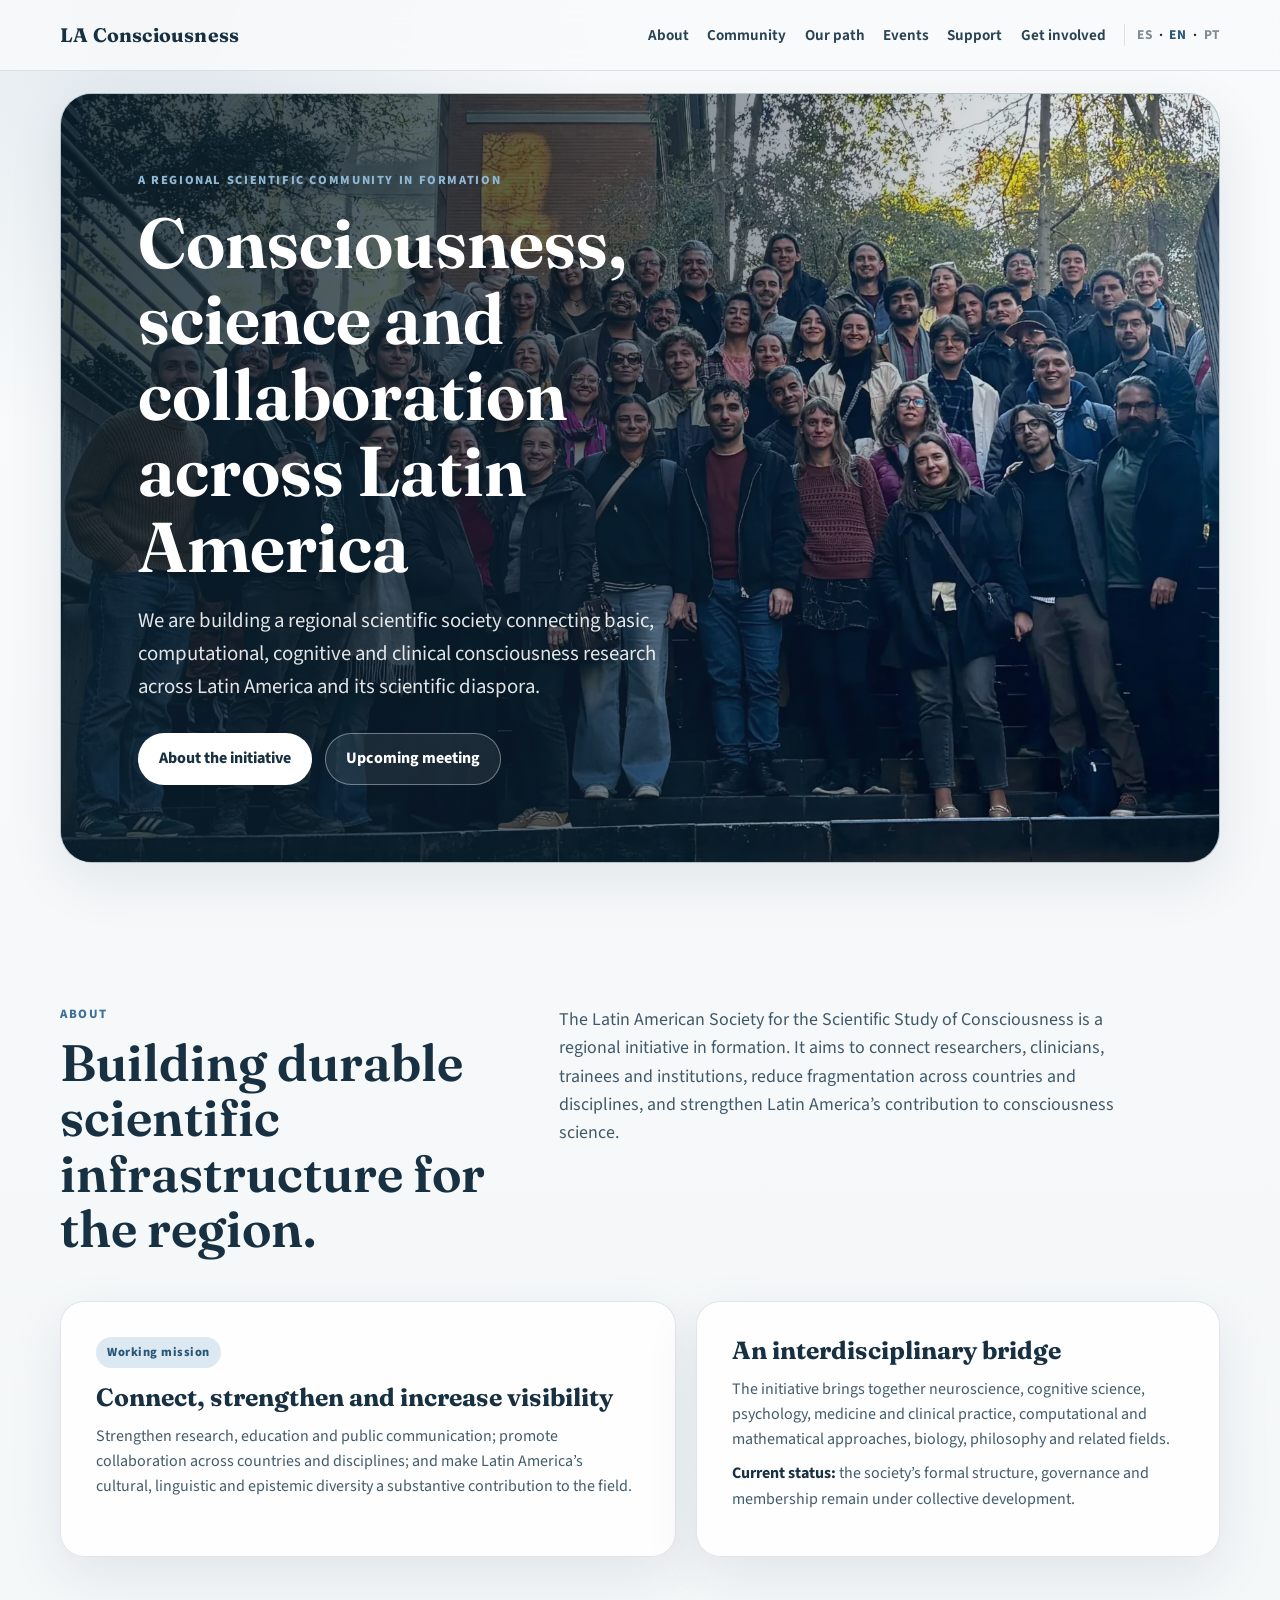
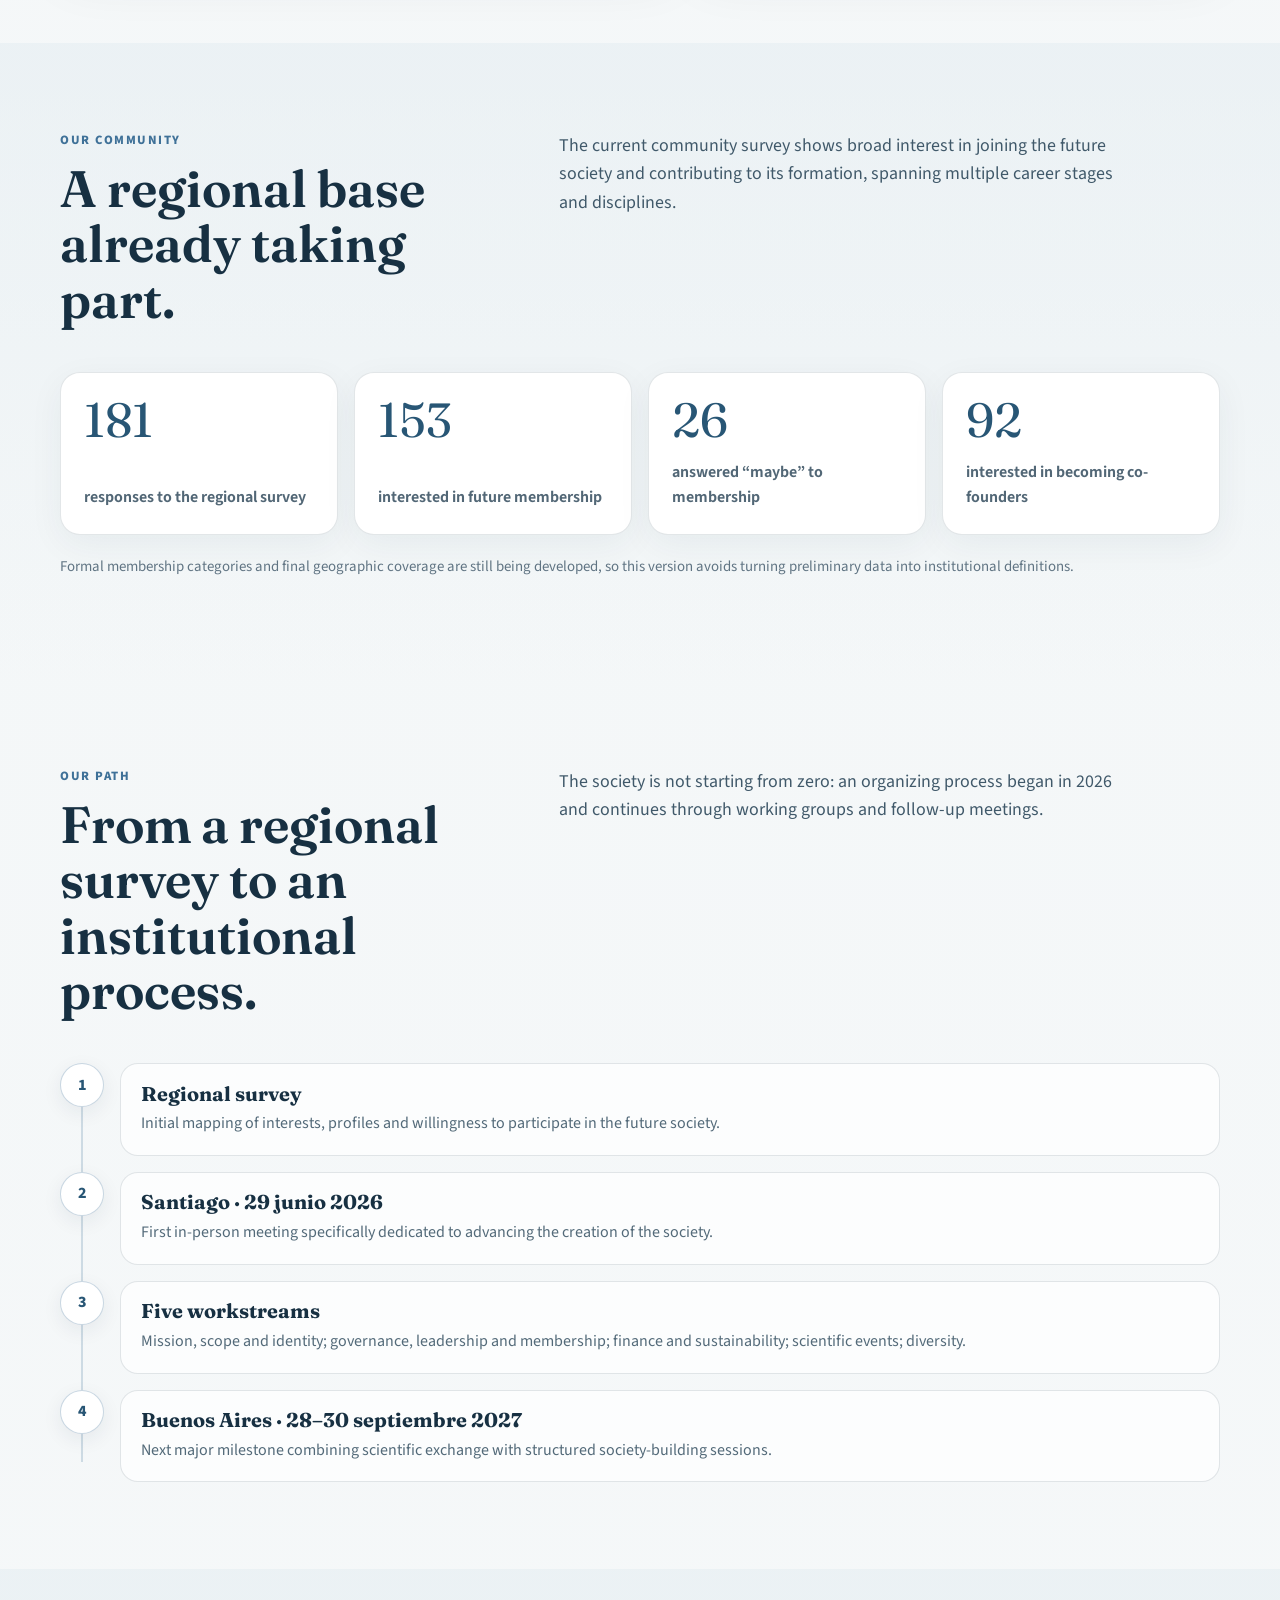
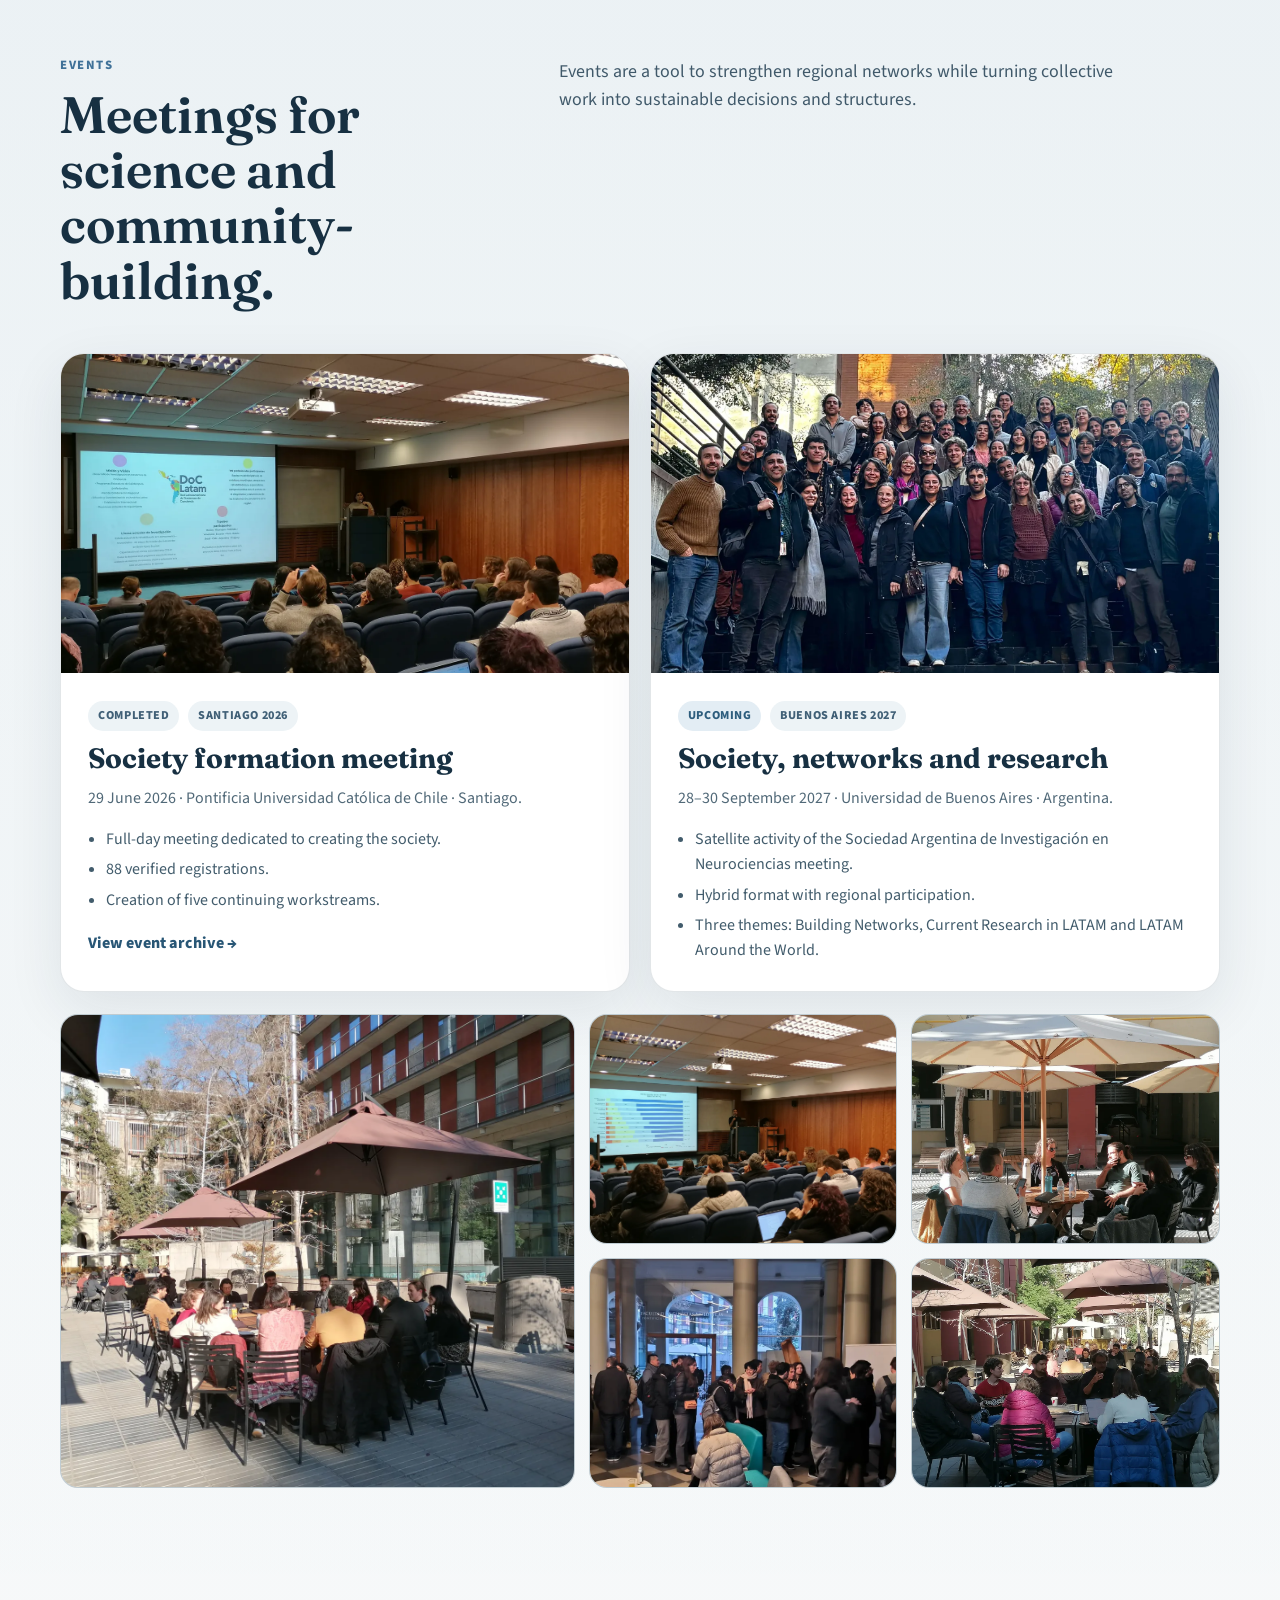
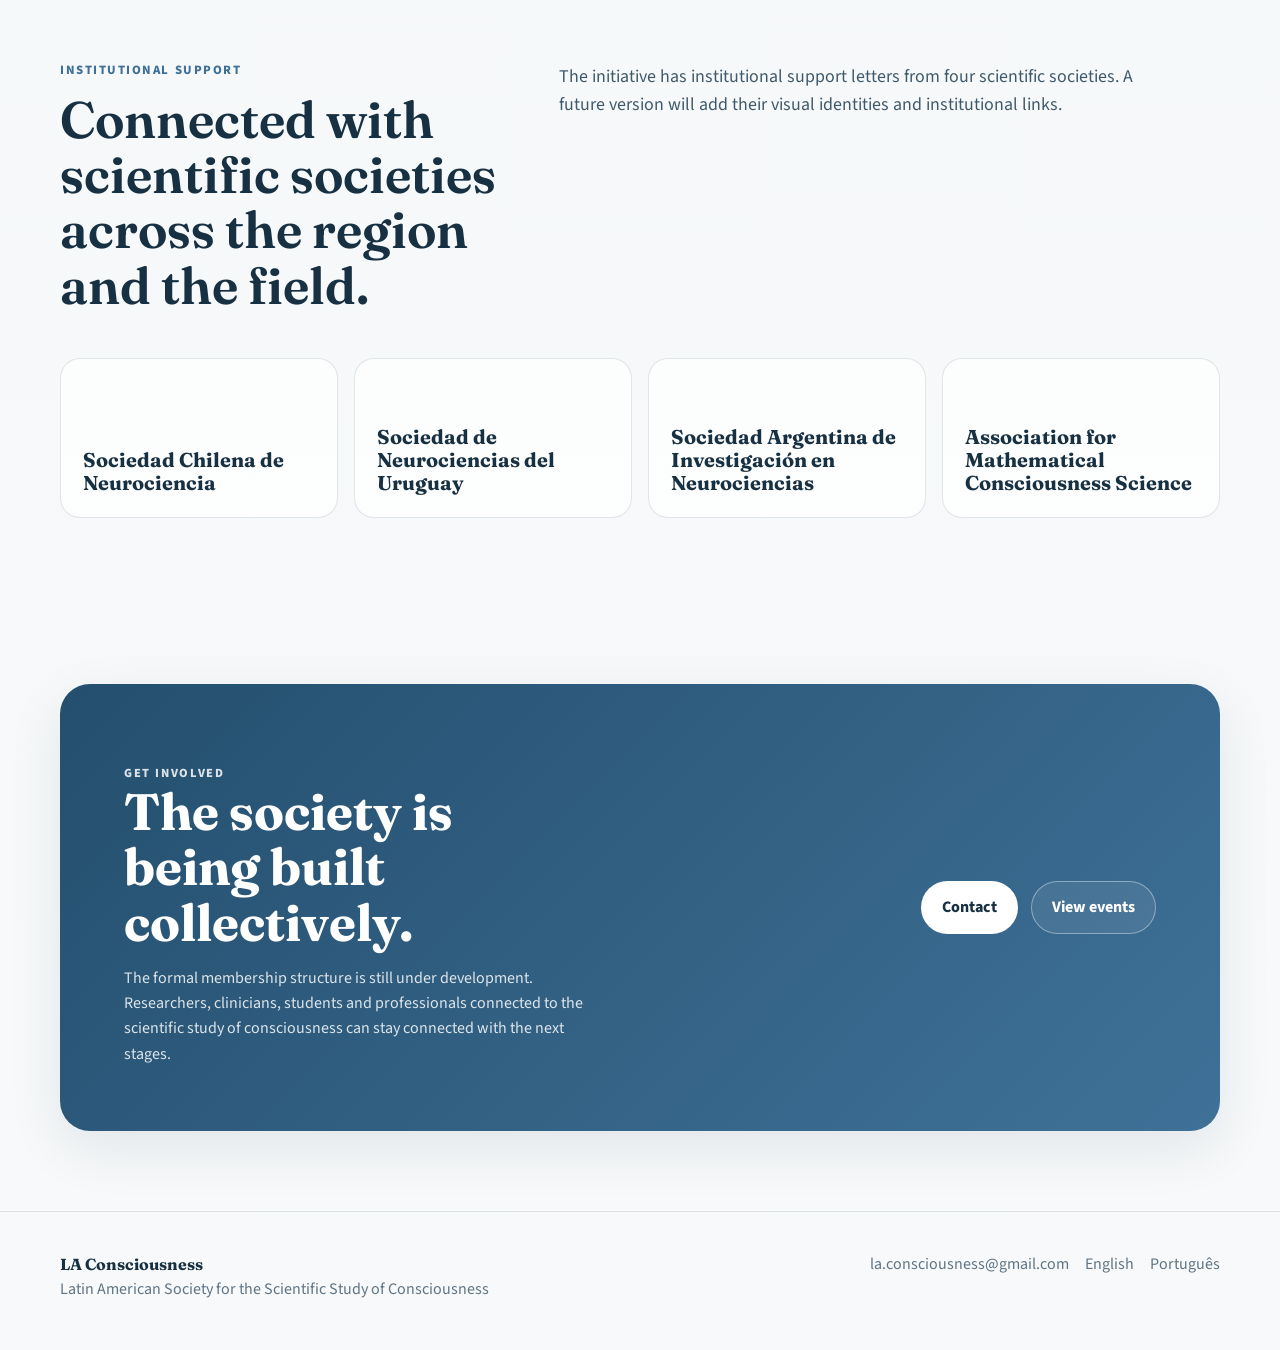
==== en.html @ 6c25c126 "Add files via upload" ====
<!doctype html>
<html lang="en">
<head>
  <meta charset="utf-8">
  <meta name="viewport" content="width=device-width,initial-scale=1">
  <title>LA Consciousness — Latin American Society for the Scientific Study of Consciousness</title>
  <meta name="description" content="A regional initiative building a Latin American scientific community dedicated to the scientific study of consciousness.">
  <link rel="preconnect" href="https://fonts.googleapis.com">
  <link rel="preconnect" href="https://fonts.gstatic.com" crossorigin>
  <link href="https://fonts.googleapis.com/css2?family=Fraunces:opsz,wght@9..144,500;9..144,600;9..144,700&family=Source+Sans+3:wght@400;500;600;700;800&display=swap" rel="stylesheet">
  <link rel="stylesheet" href="style.css">
</head>
<body>
<header class="site-header"><div class="container nav-wrap"><a class="brand" href="#top">LA Consciousness</a><nav class="site-nav" aria-label="Primary navigation"><a href="#about">About</a><a href="#community">Community</a><a href="#path">Our path</a><a href="#events">Events</a><a href="#support">Support</a><a class="keep-mobile" href="#join">Get involved</a><span class="lang-switch" aria-label="Idioma"><a href="index.html">ES</a><span>·</span><a class="active" href="en.html">EN</a><span>·</span><a href="pt.html">PT</a></span></nav></div></header>
<main id="top">
<section class="hero"><div class="container"><div class="hero-shell"><div class="hero-content"><p class="eyebrow">A regional scientific community in formation</p><h1>Consciousness, science and collaboration across Latin America</h1><p class="hero-lead">We are building a regional scientific society connecting basic, computational, cognitive and clinical consciousness research across Latin America and its scientific diaspora.</p><div class="hero-actions"><a class="button button-primary" href="#about">About the initiative</a><a class="button button-secondary" href="#events">Upcoming meeting</a></div></div></div></div></section>

<section class="section" id="about"><div class="container"><div class="section-head"><div><p class="kicker">About</p><h2 class="section-title">Building durable scientific infrastructure for the region.</h2></div><p class="section-intro">The Latin American Society for the Scientific Study of Consciousness is a regional initiative in formation. It aims to connect researchers, clinicians, trainees and institutions, reduce fragmentation across countries and disciplines, and strengthen Latin America’s contribution to consciousness science.</p></div><div class="about-grid"><article class="panel"><span class="status-pill">Working mission</span><h3>Connect, strengthen and increase visibility</h3><p>Strengthen research, education and public communication; promote collaboration across countries and disciplines; and make Latin America’s cultural, linguistic and epistemic diversity a substantive contribution to the field.</p></article><article class="panel"><h3>An interdisciplinary bridge</h3><p>The initiative brings together neuroscience, cognitive science, psychology, medicine and clinical practice, computational and mathematical approaches, biology, philosophy and related fields.</p><p><strong>Current status:</strong> the society’s formal structure, governance and membership remain under collective development.</p></article></div></div></section>

<section class="section alt" id="community"><div class="container"><div class="section-head"><div><p class="kicker">Our community</p><h2 class="section-title">A regional base already taking part.</h2></div><p class="section-intro">The current community survey shows broad interest in joining the future society and contributing to its formation, spanning multiple career stages and disciplines.</p></div><div class="stats"><div class="stat"><span class="stat-number">181</span><span class="stat-label">responses to the regional survey</span></div><div class="stat"><span class="stat-number">153</span><span class="stat-label">interested in future membership</span></div><div class="stat"><span class="stat-number">26</span><span class="stat-label">answered “maybe” to membership</span></div><div class="stat"><span class="stat-number">92</span><span class="stat-label">interested in becoming co-founders</span></div></div><p class="community-note">Formal membership categories and final geographic coverage are still being developed, so this version avoids turning preliminary data into institutional definitions.</p></div></section>

<section class="section" id="path"><div class="container"><div class="section-head"><div><p class="kicker">Our path</p><h2 class="section-title">From a regional survey to an institutional process.</h2></div><p class="section-intro">The society is not starting from zero: an organizing process began in 2026 and continues through working groups and follow-up meetings.</p></div><div class="timeline"><div class="timeline-item"><div class="timeline-dot">1</div><div class="timeline-card"><h3>Regional survey</h3><p>Initial mapping of interests, profiles and willingness to participate in the future society.</p></div></div><div class="timeline-item"><div class="timeline-dot">2</div><div class="timeline-card"><h3>Santiago · 29 junio 2026</h3><p>First in-person meeting specifically dedicated to advancing the creation of the society.</p></div></div><div class="timeline-item"><div class="timeline-dot">3</div><div class="timeline-card"><h3>Five workstreams</h3><p>Mission, scope and identity; governance, leadership and membership; finance and sustainability; scientific events; diversity.</p></div></div><div class="timeline-item"><div class="timeline-dot">4</div><div class="timeline-card"><h3>Buenos Aires · 28–30 septiembre 2027</h3><p>Next major milestone combining scientific exchange with structured society-building sessions.</p></div></div></div></div></section>

<section class="section alt" id="events"><div class="container"><div class="section-head"><div><p class="kicker">Events</p><h2 class="section-title">Meetings for science and community-building.</h2></div><p class="section-intro">Events are a tool to strengthen regional networks while turning collective work into sustainable decisions and structures.</p></div><div class="events"><article class="event-card"><div class="event-image"><img src="images/santiago-talk.webp" alt="Presentation during the Santiago 2026 meeting"></div><div class="event-content"><div class="event-meta"><span class="tag">Completed</span><span class="tag">Santiago 2026</span></div><h3>Society formation meeting</h3><p>29 June 2026 · Pontificia Universidad Católica de Chile · Santiago.</p><ul class="event-list"><li>Full-day meeting dedicated to creating the society.</li><li>88 verified registrations.</li><li>Creation of five continuing workstreams.</li></ul><a class="text-link" href="https://rubenherzog.github.io/la_consciousness_2026/" target="_blank" rel="noreferrer">View event archive →</a></div></article><article class="event-card"><div class="event-image"><img src="images/hero-community.webp" alt="Community gathered at the Santiago meeting"></div><div class="event-content"><div class="event-meta"><span class="tag upcoming">Upcoming</span><span class="tag">Buenos Aires 2027</span></div><h3>Society, networks and research</h3><p>28–30 September 2027 · Universidad de Buenos Aires · Argentina.</p><ul class="event-list"><li>Satellite activity of the Sociedad Argentina de Investigación en Neurociencias meeting.</li><li>Hybrid format with regional participation.</li><li>Three themes: Building Networks, Current Research in LATAM and LATAM Around the World.</li></ul></div></article></div><div class="gallery" aria-label="Gallery from the Santiago 2026 meeting"><figure><img src="images/santiago-work-3.webp" alt="Working groups during Santiago 2026"></figure><figure><img src="images/santiago-survey.webp" alt="Survey results presentation during Santiago 2026"></figure><figure><img src="images/santiago-work-1.webp" alt="Working group during Santiago 2026"></figure><figure><img src="images/santiago-community.webp" alt="Participants during a meeting break"></figure><figure><img src="images/santiago-work-2.webp" alt="Group discussion during Santiago 2026"></figure></div></div></section>

<section class="section" id="support"><div class="container"><div class="section-head"><div><p class="kicker">Institutional support</p><h2 class="section-title">Connected with scientific societies across the region and the field.</h2></div><p class="section-intro">The initiative has institutional support letters from four scientific societies. A future version will add their visual identities and institutional links.</p></div><div class="support-grid"><div class="support-card"><strong>Sociedad Chilena de Neurociencia</strong></div><div class="support-card"><strong>Sociedad de Neurociencias del Uruguay</strong></div><div class="support-card"><strong>Sociedad Argentina de Investigación en Neurociencias</strong></div><div class="support-card"><strong>Association for Mathematical Consciousness Science</strong></div></div></div></section>

<section class="cta" id="join"><div class="container"><div class="cta-shell"><div><p class="eyebrow">Get involved</p><h2>The society is being built collectively.</h2><p>The formal membership structure is still under development. Researchers, clinicians, students and professionals connected to the scientific study of consciousness can stay connected with the next stages.</p></div><div class="cta-actions"><a class="button button-primary" href="mailto:la.consciousness@gmail.com">Contact</a><a class="button button-secondary" href="#events">View events</a></div></div></div></section>
</main>
<footer class="site-footer"><div class="container footer-wrap"><div><div class="footer-brand">LA Consciousness</div><div>Latin American Society for the Scientific Study of Consciousness</div></div><div class="footer-links"><a href="mailto:la.consciousness@gmail.com">la.consciousness@gmail.com</a><a href="en.html">English</a><a href="pt.html">Português</a></div></div></footer>
</body></html>
---- style.css ----
:root {
  --bg: #f4f7f8;
  --bg-alt: #eaf0f3;
  --surface: rgba(255,255,255,.86);
  --surface-solid: #ffffff;
  --ink: #173042;
  --muted: #607483;
  --line: rgba(23,48,66,.12);
  --accent: #3f7198;
  --accent-dark: #285675;
  --accent-soft: #dce9f2;
  --warm: #aa785e;
  --shadow: 0 18px 55px rgba(22,47,64,.09);
  --radius: 24px;
  --radius-sm: 16px;
  --max: 1160px;
}

*{box-sizing:border-box}
html{scroll-behavior:smooth}
body{
  margin:0;
  color:var(--ink);
  font-family:"Source Sans 3",system-ui,-apple-system,BlinkMacSystemFont,"Segoe UI",sans-serif;
  line-height:1.58;
  background:
    radial-gradient(circle at 12% 0%,rgba(63,113,152,.13),transparent 28rem),
    linear-gradient(180deg,#f8fafb 0%,var(--bg) 32%,#f7f9fa 100%);
}
a{color:inherit;text-decoration:none}
img{display:block;max-width:100%}
.container{width:min(calc(100% - 2rem),var(--max));margin-inline:auto}

.site-header{
  position:sticky;top:0;z-index:30;
  backdrop-filter:blur(16px);
  background:rgba(248,250,251,.86);
  border-bottom:1px solid var(--line);
}
.nav-wrap{min-height:70px;display:flex;align-items:center;justify-content:space-between;gap:1.2rem}
.brand{font-family:"Fraunces",Georgia,serif;font-weight:700;font-size:1.22rem;letter-spacing:.01em}
.site-nav{display:flex;align-items:center;justify-content:flex-end;gap:1.15rem;flex-wrap:wrap}
.site-nav>a{font-size:.95rem;font-weight:650;color:#2a4354}
.site-nav>a:hover,.site-nav>a:focus-visible{color:var(--accent)}
.lang-switch{display:flex;align-items:center;gap:.38rem;padding-left:.75rem;border-left:1px solid var(--line);font-size:.84rem;font-weight:700;letter-spacing:.05em}
.lang-switch a{opacity:.55}.lang-switch a:hover,.lang-switch a:focus-visible,.lang-switch a.active{opacity:1;color:var(--accent-dark)}

.hero{padding:1.4rem 0 3.4rem}
.hero-shell{position:relative;min-height:660px;border-radius:32px;overflow:hidden;box-shadow:var(--shadow);border:1px solid var(--line);background:#cad6dd}
.hero-shell::before{content:"";position:absolute;inset:0;background:url("images/hero-community.webp") center 42%/cover no-repeat;transform:scale(1.01)}
.hero-shell::after{content:"";position:absolute;inset:0;background:linear-gradient(90deg,rgba(11,31,44,.83) 0%,rgba(11,31,44,.63) 45%,rgba(11,31,44,.18) 76%,rgba(11,31,44,.08) 100%)}
.hero-content{position:relative;z-index:2;min-height:660px;display:flex;flex-direction:column;justify-content:flex-end;max-width:720px;padding:clamp(2rem,6vw,5rem);color:#fff}
.eyebrow{margin:0 0 .9rem;font-size:.78rem;font-weight:800;letter-spacing:.13em;text-transform:uppercase;color:#8fb8d4}
.hero h1,.section-title,h2,h3{font-family:"Fraunces",Georgia,serif;line-height:1.08;margin:0}
.hero h1{font-size:clamp(2.6rem,5.5vw,5.6rem);font-weight:650;max-width:13ch}
.hero-lead{font-size:clamp(1.05rem,1.8vw,1.3rem);max-width:55ch;color:rgba(255,255,255,.88);margin:1.25rem 0 0}
.hero-actions{display:flex;gap:.85rem;flex-wrap:wrap;margin-top:1.8rem}
.button{display:inline-flex;align-items:center;justify-content:center;min-height:48px;padding:.78rem 1.25rem;border-radius:999px;font-weight:750;border:1px solid transparent;transition:.18s ease}
.button:hover,.button:focus-visible{transform:translateY(-1px)}
.button-primary{background:#fff;color:#173042}.button-primary:hover{background:#eef4f7}
.button-secondary{border-color:rgba(255,255,255,.38);color:#fff;background:rgba(255,255,255,.08)}
.button-dark{background:var(--accent-dark);color:#fff}.button-dark:hover{background:#1c4867}

.section{padding:5.4rem 0}
.section.alt{background:linear-gradient(180deg,rgba(230,238,242,.65),rgba(243,247,248,.15))}
.section-head{display:grid;grid-template-columns:.82fr 1.18fr;gap:2.5rem;align-items:start;margin-bottom:2.8rem}
.section-title{font-size:clamp(2.1rem,4vw,3.6rem);font-weight:620;max-width:15ch}
.section-intro{font-size:1.12rem;color:#40596a;max-width:64ch;margin:.15rem 0 0}
.kicker{margin:0 0 .7rem;color:var(--accent);font-size:.8rem;font-weight:800;letter-spacing:.12em;text-transform:uppercase}

.about-grid{display:grid;grid-template-columns:1.08fr .92fr;gap:1.25rem}
.panel{background:var(--surface);border:1px solid var(--line);border-radius:var(--radius);box-shadow:var(--shadow);padding:clamp(1.4rem,3vw,2.2rem)}
.panel h3{font-size:1.55rem;margin-bottom:.8rem}.panel p{margin:.55rem 0;color:#425b6b}.panel strong{color:var(--ink)}
.status-pill{display:inline-flex;padding:.35rem .7rem;border-radius:999px;background:var(--accent-soft);color:var(--accent-dark);font-size:.78rem;font-weight:800;letter-spacing:.04em;margin-bottom:1rem}

.stats{display:grid;grid-template-columns:repeat(4,1fr);gap:1rem;margin-top:1.5rem}
.stat{background:var(--surface-solid);border:1px solid var(--line);border-radius:20px;padding:1.45rem;min-height:155px;display:flex;flex-direction:column;justify-content:space-between;box-shadow:0 10px 35px rgba(22,47,64,.055)}
.stat-number{font-family:"Fraunces",Georgia,serif;font-size:3rem;line-height:1;color:var(--accent-dark)}
.stat-label{font-weight:650;color:#526776;margin-top:1rem}
.community-note{margin-top:1.25rem;color:var(--muted);font-size:.93rem}

.timeline{position:relative;display:grid;gap:1rem}
.timeline::before{content:"";position:absolute;left:21px;top:20px;bottom:20px;width:2px;background:rgba(63,113,152,.22)}
.timeline-item{position:relative;display:grid;grid-template-columns:44px 1fr;gap:1rem;align-items:start}
.timeline-dot{width:44px;height:44px;border-radius:50%;background:var(--surface-solid);border:1px solid rgba(63,113,152,.28);display:grid;place-items:center;font-weight:800;color:var(--accent-dark);z-index:1;box-shadow:0 6px 20px rgba(22,47,64,.07)}
.timeline-card{padding:1.15rem 1.25rem;background:rgba(255,255,255,.72);border:1px solid var(--line);border-radius:18px}
.timeline-card h3{font-size:1.25rem}.timeline-card p{margin:.45rem 0 0;color:#536a79}

.events{display:grid;grid-template-columns:1fr 1fr;gap:1.2rem}
.event-card{border-radius:var(--radius);overflow:hidden;border:1px solid var(--line);background:var(--surface-solid);box-shadow:var(--shadow)}
.event-image{aspect-ratio:16/9;overflow:hidden;background:#d6e0e6}.event-image img{width:100%;height:100%;object-fit:cover}
.event-content{padding:1.7rem}.event-meta{display:flex;gap:.55rem;flex-wrap:wrap;margin-bottom:.8rem}.tag{font-size:.76rem;font-weight:800;letter-spacing:.05em;text-transform:uppercase;padding:.34rem .62rem;border-radius:999px;background:#edf3f6;color:#416077}.tag.upcoming{background:#e3edf4;color:#2d5d7d}
.event-content h3{font-size:1.75rem}.event-content p{color:#516978;margin:.75rem 0 0}.event-list{margin:1rem 0 0;padding-left:1.1rem;color:#425c6c}.event-list li+li{margin-top:.32rem}
.text-link{display:inline-block;margin-top:1.15rem;font-weight:800;color:var(--accent-dark)}

.gallery{display:grid;grid-template-columns:1.25fr .75fr .75fr;grid-template-rows:230px 230px;gap:.85rem;margin-top:1.4rem}
.gallery figure{margin:0;overflow:hidden;border-radius:18px;border:1px solid var(--line);background:#d7e0e5}.gallery figure:first-child{grid-row:1/3}.gallery img{width:100%;height:100%;object-fit:cover}

.support-grid{display:grid;grid-template-columns:repeat(4,1fr);gap:1rem}
.support-card{min-height:160px;background:rgba(255,255,255,.75);border:1px solid var(--line);border-radius:20px;padding:1.4rem;display:flex;align-items:flex-end}.support-card strong{font-family:"Fraunces",Georgia,serif;font-size:1.25rem;line-height:1.15}

.cta{padding:5rem 0}.cta-shell{border-radius:30px;padding:clamp(2rem,5vw,4rem);background:linear-gradient(135deg,#244f6e,#3f7198);color:#fff;display:grid;grid-template-columns:1.2fr .8fr;gap:2rem;align-items:center;box-shadow:var(--shadow)}
.cta h2{font-size:clamp(2rem,4vw,3.5rem);max-width:13ch}.cta p{color:rgba(255,255,255,.84);max-width:58ch;margin:1rem 0 0}.cta-actions{display:flex;justify-content:flex-end;gap:.8rem;flex-wrap:wrap}

.site-footer{padding:2.5rem 0 3rem;border-top:1px solid var(--line)}
.footer-wrap{display:flex;justify-content:space-between;gap:1.5rem;flex-wrap:wrap;color:#607483}.footer-brand{font-family:"Fraunces",Georgia,serif;font-weight:700;color:var(--ink)}
.footer-links{display:flex;gap:1rem;flex-wrap:wrap}

@media(max-width:920px){
  .section-head,.about-grid,.events,.cta-shell{grid-template-columns:1fr}
  .stats,.support-grid{grid-template-columns:repeat(2,1fr)}
  .cta-actions{justify-content:flex-start}
  .hero-shell,.hero-content{min-height:590px}
  .gallery{grid-template-columns:1fr 1fr;grid-template-rows:240px 200px 200px}.gallery figure:first-child{grid-column:1/3;grid-row:auto}
}
@media(max-width:700px){
  .site-header{position:static}.nav-wrap{align-items:flex-start;padding:1rem 0;flex-direction:column}.site-nav{gap:.75rem .95rem}.lang-switch{padding-left:0;border-left:0}
  .hero{padding-top:.8rem}.hero-shell{border-radius:24px}.hero-shell::after{background:linear-gradient(0deg,rgba(11,31,44,.88),rgba(11,31,44,.22) 75%)}.hero-content{justify-content:flex-end;padding:1.5rem;min-height:620px}.hero h1{font-size:clamp(2.4rem,12vw,4rem)}
  .section{padding:4rem 0}.stats,.support-grid{grid-template-columns:1fr 1fr}.stat{min-height:135px}.stat-number{font-size:2.45rem}
  .gallery{display:grid;grid-template-columns:1fr;grid-template-rows:none}.gallery figure:first-child{grid-column:auto}.gallery figure{height:220px}
}
@media(max-width:460px){.stats,.support-grid{grid-template-columns:1fr}.site-nav>a:not(.keep-mobile){display:none}.hero-shell,.hero-content{min-height:560px}}
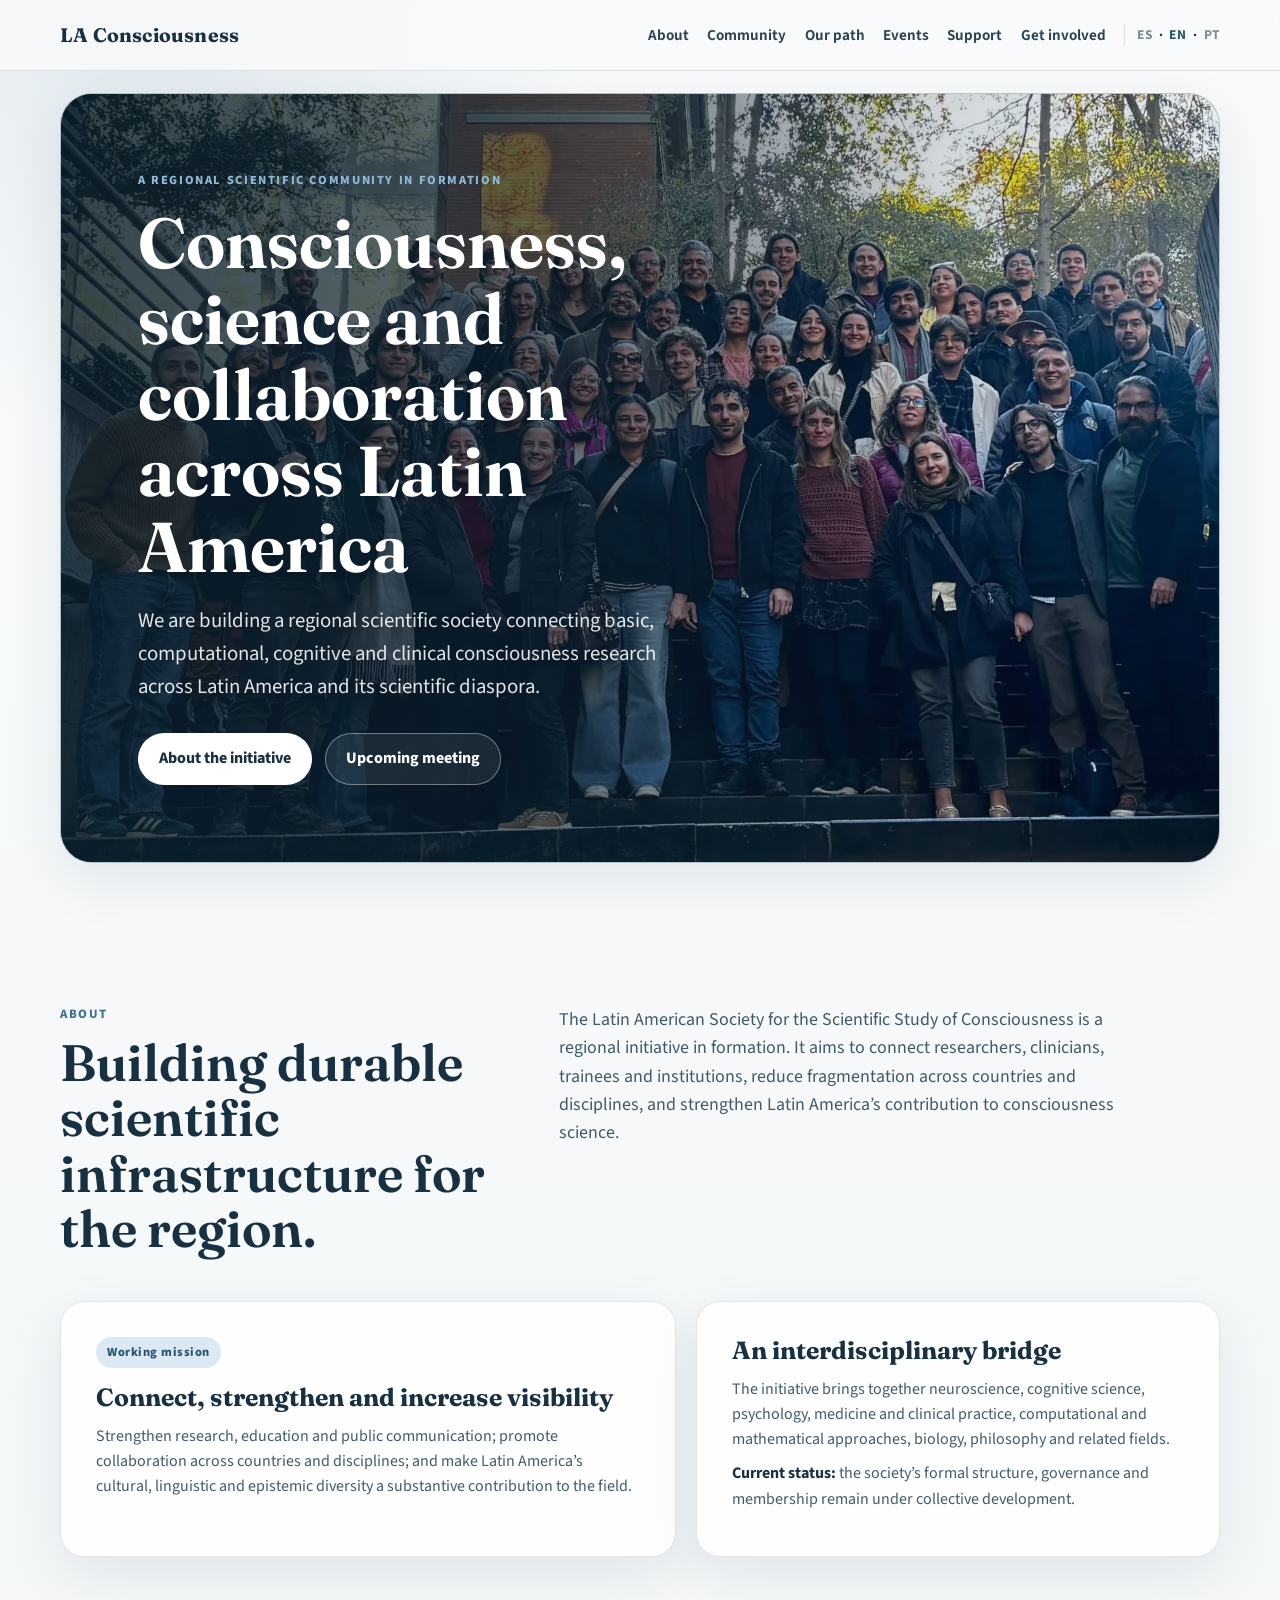
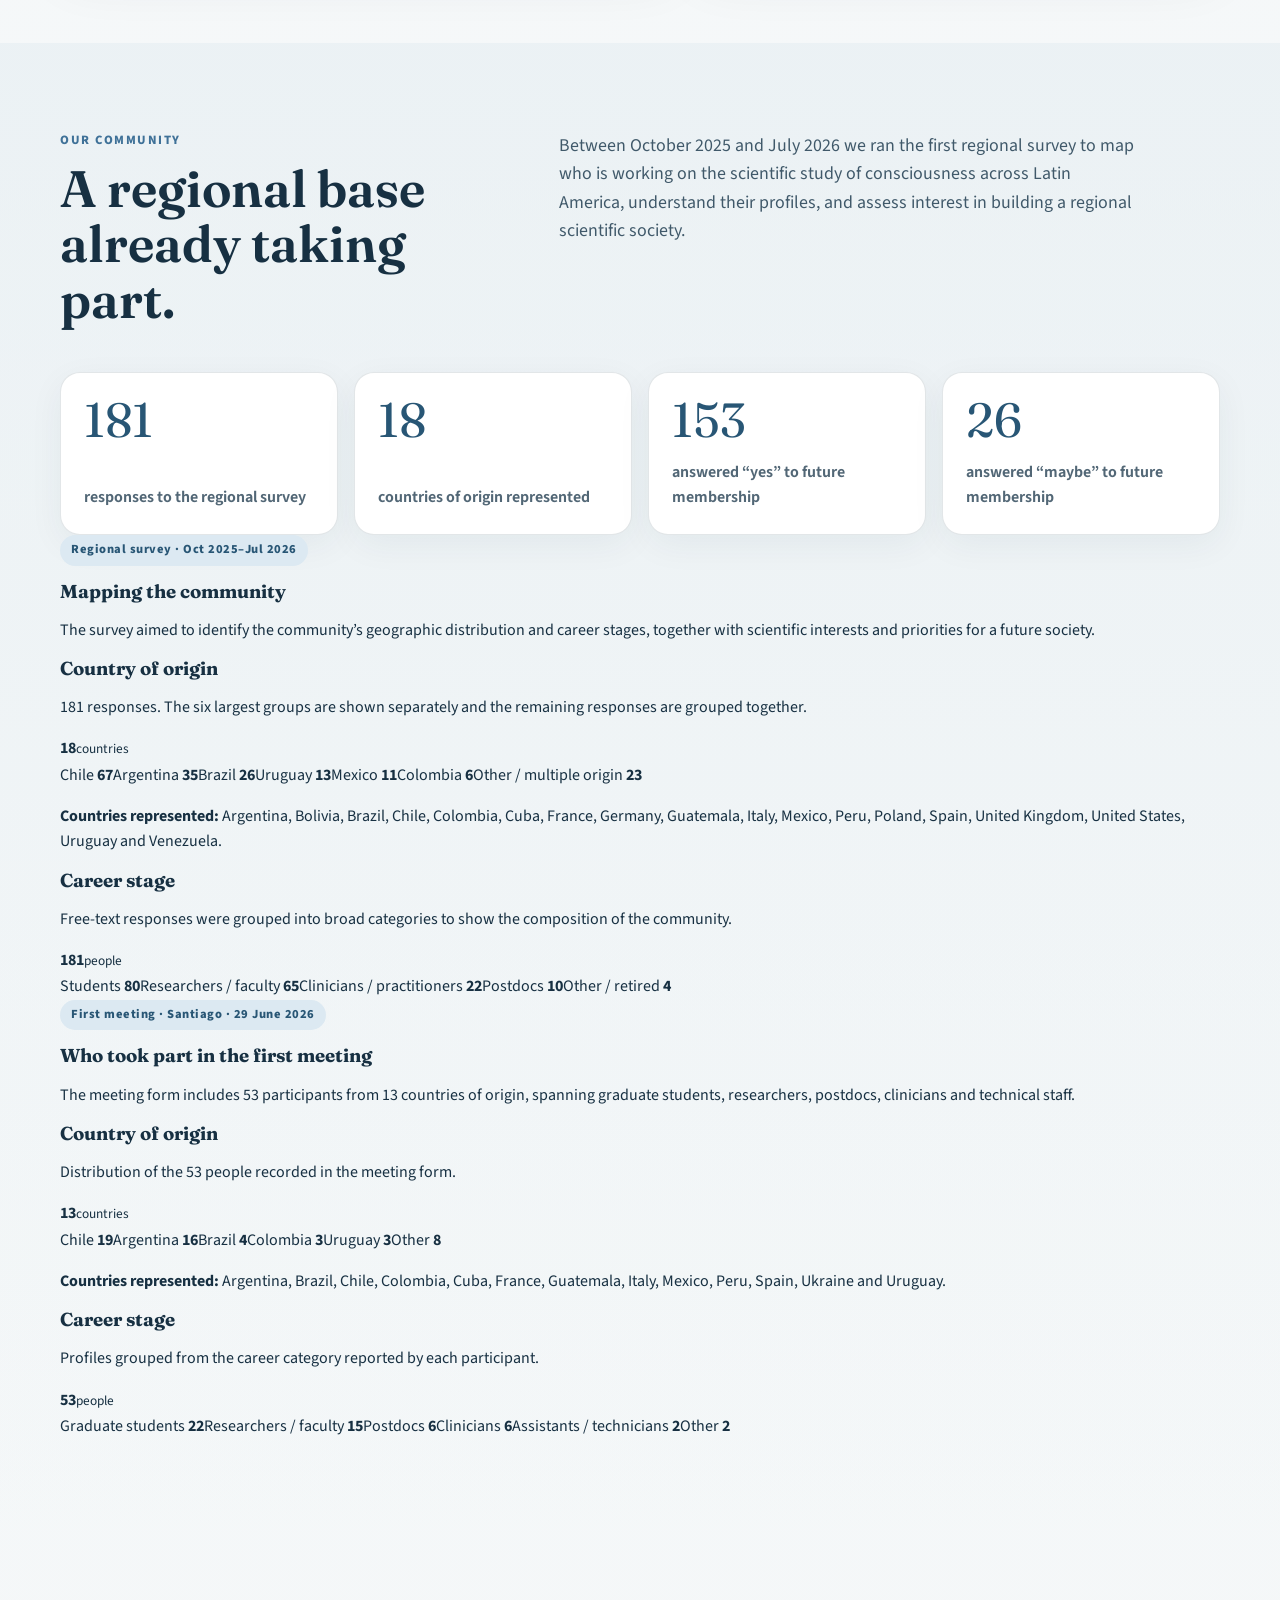
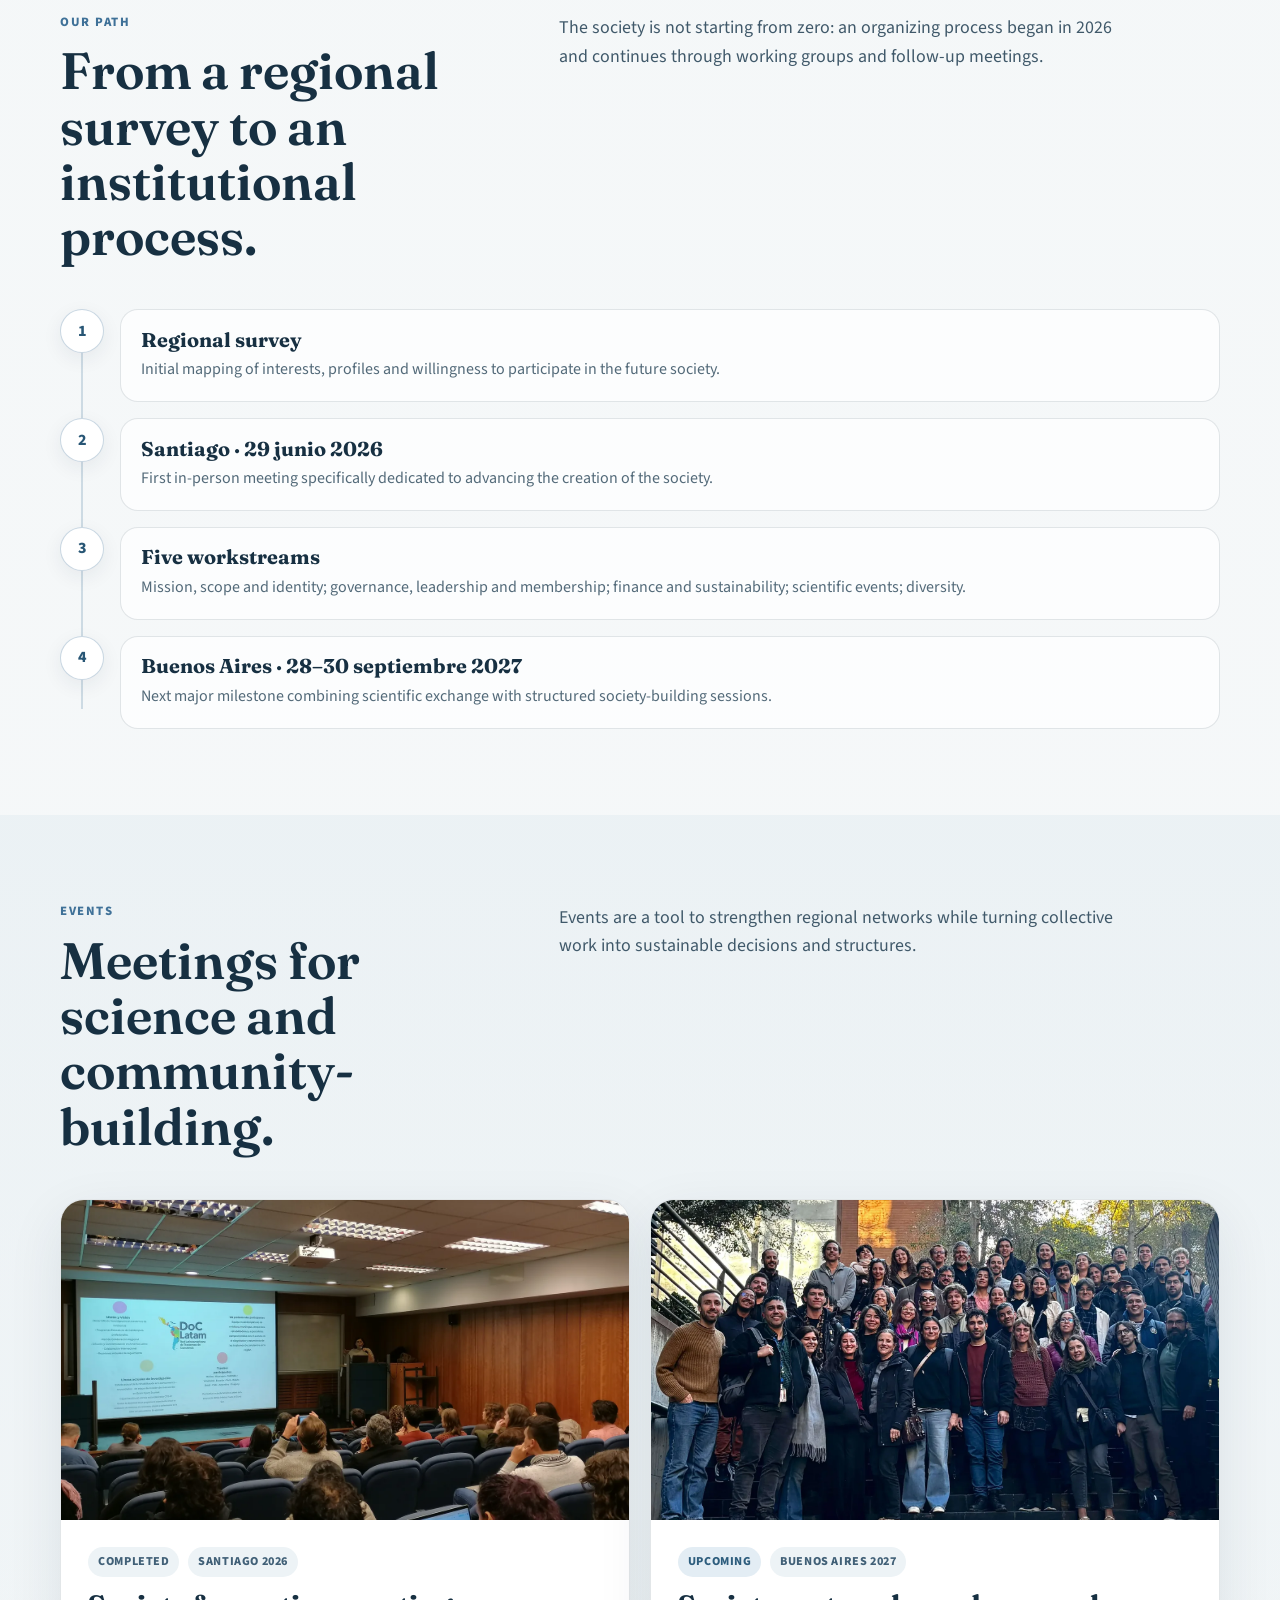
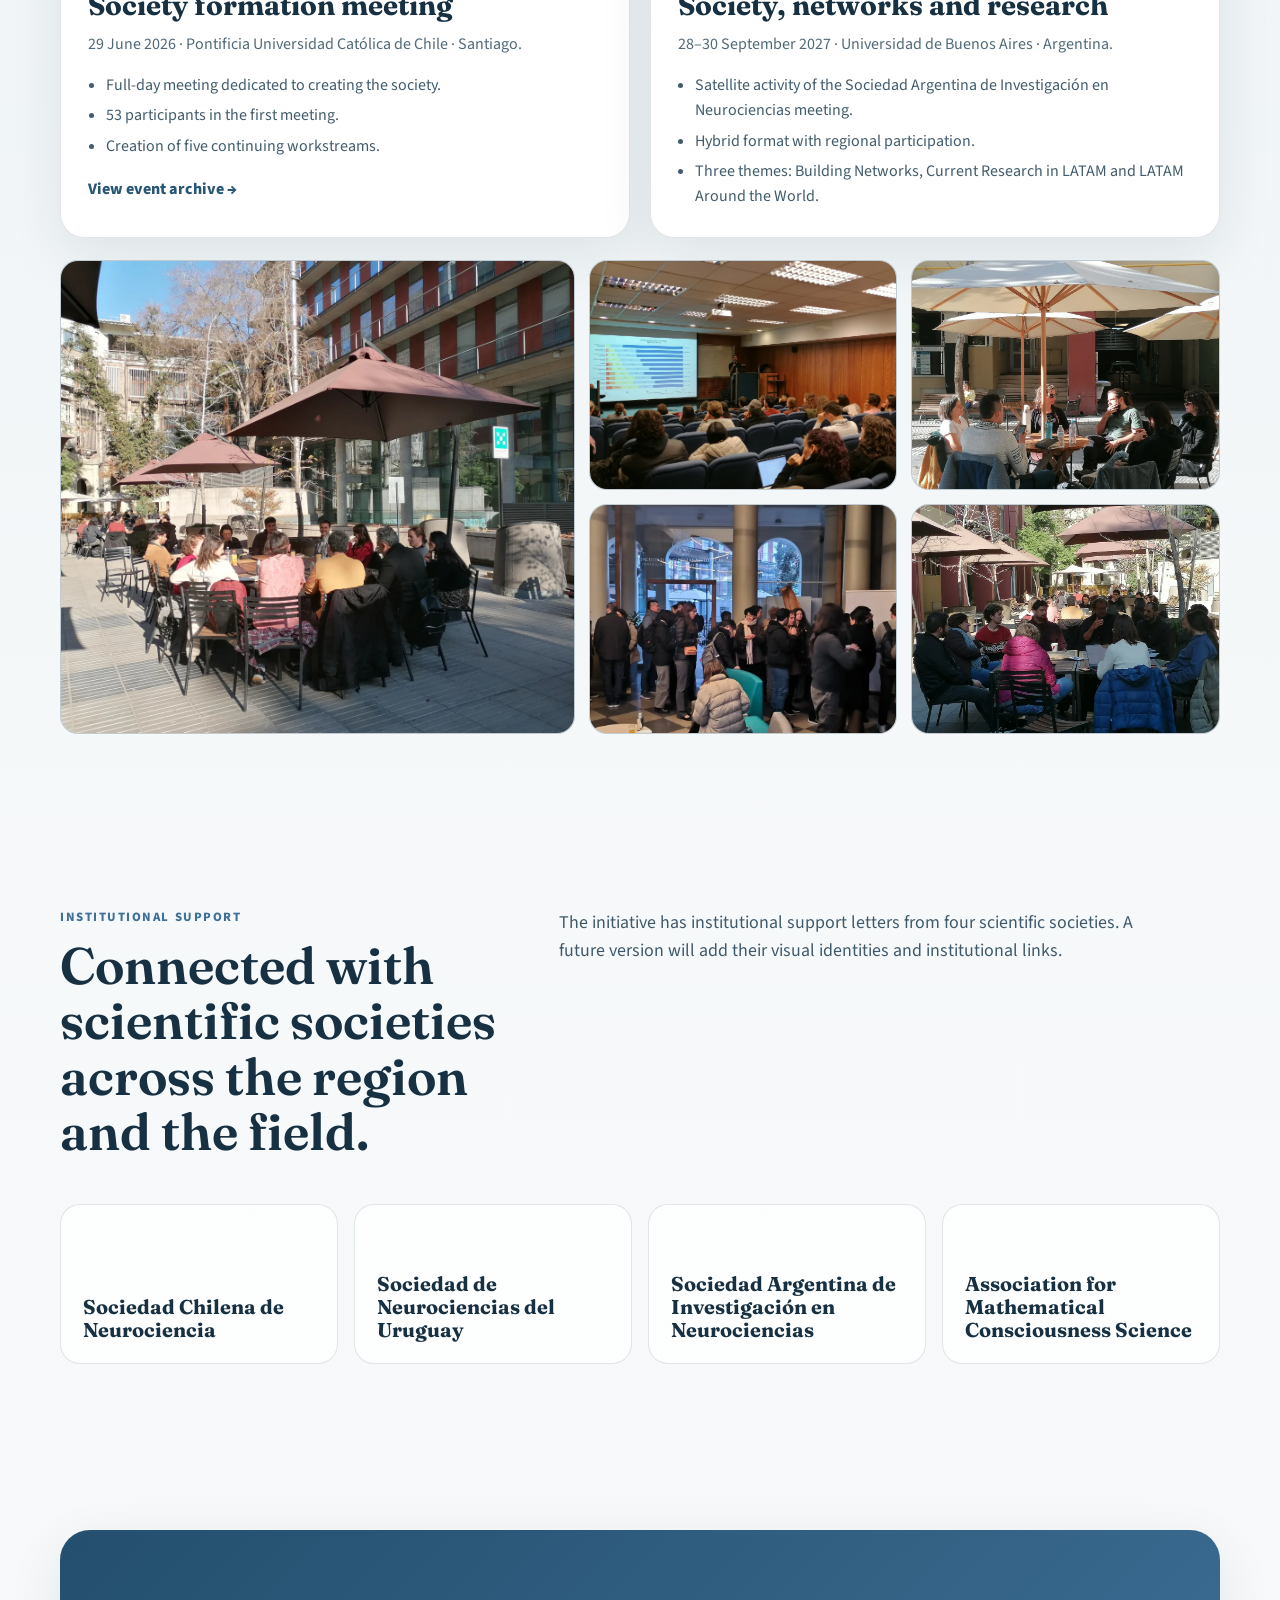
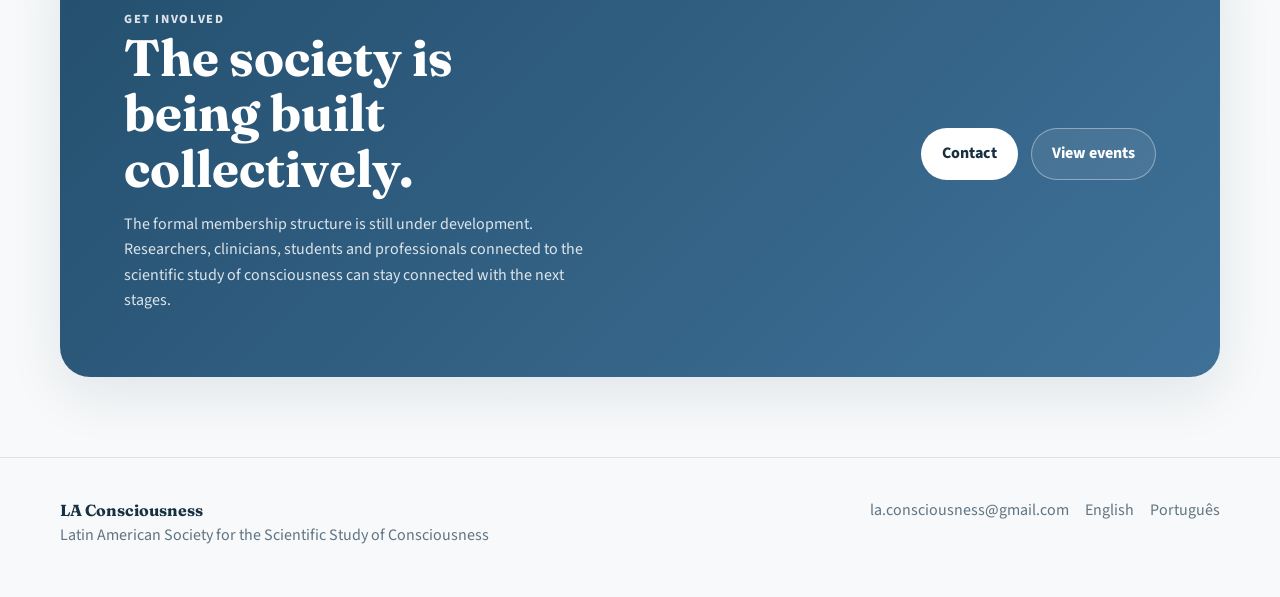
==== commit d8cac468: "Expand community data and Santiago participant profiles" ====
--- a/en.html
+++ b/en.html
@@ -17,11 +17,26 @@
 
 <section class="section" id="about"><div class="container"><div class="section-head"><div><p class="kicker">About</p><h2 class="section-title">Building durable scientific infrastructure for the region.</h2></div><p class="section-intro">The Latin American Society for the Scientific Study of Consciousness is a regional initiative in formation. It aims to connect researchers, clinicians, trainees and institutions, reduce fragmentation across countries and disciplines, and strengthen Latin America’s contribution to consciousness science.</p></div><div class="about-grid"><article class="panel"><span class="status-pill">Working mission</span><h3>Connect, strengthen and increase visibility</h3><p>Strengthen research, education and public communication; promote collaboration across countries and disciplines; and make Latin America’s cultural, linguistic and epistemic diversity a substantive contribution to the field.</p></article><article class="panel"><h3>An interdisciplinary bridge</h3><p>The initiative brings together neuroscience, cognitive science, psychology, medicine and clinical practice, computational and mathematical approaches, biology, philosophy and related fields.</p><p><strong>Current status:</strong> the society’s formal structure, governance and membership remain under collective development.</p></article></div></div></section>
 
-<section class="section alt" id="community"><div class="container"><div class="section-head"><div><p class="kicker">Our community</p><h2 class="section-title">A regional base already taking part.</h2></div><p class="section-intro">The current community survey shows broad interest in joining the future society and contributing to its formation, spanning multiple career stages and disciplines.</p></div><div class="stats"><div class="stat"><span class="stat-number">181</span><span class="stat-label">responses to the regional survey</span></div><div class="stat"><span class="stat-number">153</span><span class="stat-label">interested in future membership</span></div><div class="stat"><span class="stat-number">26</span><span class="stat-label">answered “maybe” to membership</span></div><div class="stat"><span class="stat-number">92</span><span class="stat-label">interested in becoming co-founders</span></div></div><p class="community-note">Formal membership categories and final geographic coverage are still being developed, so this version avoids turning preliminary data into institutional definitions.</p></div></section>
+<section class="section alt" id="community"><div class="container">
+<div class="section-head"><div><p class="kicker">Our community</p><h2 class="section-title">A regional base already taking part.</h2></div><p class="section-intro">Between October 2025 and July 2026 we ran the first regional survey to map who is working on the scientific study of consciousness across Latin America, understand their profiles, and assess interest in building a regional scientific society.</p></div>
+<div class="stats"><div class="stat"><span class="stat-number">181</span><span class="stat-label">responses to the regional survey</span></div><div class="stat"><span class="stat-number">18</span><span class="stat-label">countries of origin represented</span></div><div class="stat"><span class="stat-number">153</span><span class="stat-label">answered “yes” to future membership</span></div><div class="stat"><span class="stat-number">26</span><span class="stat-label">answered “maybe” to future membership</span></div></div>
+
+<div class="community-block"><div class="subsection-head"><div><span class="status-pill">Regional survey · Oct 2025–Jul 2026</span><h3>Mapping the community</h3></div><p>The survey aimed to identify the community’s geographic distribution and career stages, together with scientific interests and priorities for a future society.</p></div>
+<div class="community-charts">
+<article class="chart-card"><div class="chart-copy"><h3>Country of origin</h3><p>181 responses. The six largest groups are shown separately and the remaining responses are grouped together.</p></div><div class="donut-layout"><div class="donut survey-country" aria-label="Distribution by country of origin"><span class="donut-center"><strong>18</strong><small>countries</small></span></div><div class="chart-legend"><span><i class="swatch c1"></i>Chile <b>67</b></span><span><i class="swatch c2"></i>Argentina <b>35</b></span><span><i class="swatch c3"></i>Brazil <b>26</b></span><span><i class="swatch c4"></i>Uruguay <b>13</b></span><span><i class="swatch c5"></i>Mexico <b>11</b></span><span><i class="swatch c6"></i>Colombia <b>6</b></span><span><i class="swatch c7"></i>Other / multiple origin <b>23</b></span></div></div><p class="country-list"><strong>Countries represented:</strong> Argentina, Bolivia, Brazil, Chile, Colombia, Cuba, France, Germany, Guatemala, Italy, Mexico, Peru, Poland, Spain, United Kingdom, United States, Uruguay and Venezuela.</p></article>
+<article class="chart-card"><div class="chart-copy"><h3>Career stage</h3><p>Free-text responses were grouped into broad categories to show the composition of the community.</p></div><div class="donut-layout"><div class="donut survey-stage" aria-label="Distribution by career stage"><span class="donut-center"><strong>181</strong><small>people</small></span></div><div class="chart-legend"><span><i class="swatch c1"></i>Students <b>80</b></span><span><i class="swatch c2"></i>Researchers / faculty <b>65</b></span><span><i class="swatch c3"></i>Clinicians / practitioners <b>22</b></span><span><i class="swatch c4"></i>Postdocs <b>10</b></span><span><i class="swatch c5"></i>Other / retired <b>4</b></span></div></div></article>
+</div></div>
+
+<div class="community-block meeting-community"><div class="subsection-head"><div><span class="status-pill">First meeting · Santiago · 29 June 2026</span><h3>Who took part in the first meeting</h3></div><p>The meeting form includes 53 participants from 13 countries of origin, spanning graduate students, researchers, postdocs, clinicians and technical staff.</p></div>
+<div class="community-charts">
+<article class="chart-card"><div class="chart-copy"><h3>Country of origin</h3><p>Distribution of the 53 people recorded in the meeting form.</p></div><div class="donut-layout"><div class="donut meeting-country" aria-label="Country of origin of meeting participants"><span class="donut-center"><strong>13</strong><small>countries</small></span></div><div class="chart-legend"><span><i class="swatch c1"></i>Chile <b>19</b></span><span><i class="swatch c2"></i>Argentina <b>16</b></span><span><i class="swatch c3"></i>Brazil <b>4</b></span><span><i class="swatch c4"></i>Colombia <b>3</b></span><span><i class="swatch c5"></i>Uruguay <b>3</b></span><span><i class="swatch c6"></i>Other <b>8</b></span></div></div><p class="country-list"><strong>Countries represented:</strong> Argentina, Brazil, Chile, Colombia, Cuba, France, Guatemala, Italy, Mexico, Peru, Spain, Ukraine and Uruguay.</p></article>
+<article class="chart-card"><div class="chart-copy"><h3>Career stage</h3><p>Profiles grouped from the career category reported by each participant.</p></div><div class="donut-layout"><div class="donut meeting-stage" aria-label="Career stage of meeting participants"><span class="donut-center"><strong>53</strong><small>people</small></span></div><div class="chart-legend"><span><i class="swatch c1"></i>Graduate students <b>22</b></span><span><i class="swatch c2"></i>Researchers / faculty <b>15</b></span><span><i class="swatch c3"></i>Postdocs <b>6</b></span><span><i class="swatch c4"></i>Clinicians <b>6</b></span><span><i class="swatch c5"></i>Assistants / technicians <b>2</b></span><span><i class="swatch c6"></i>Other <b>2</b></span></div></div></article>
+</div></div>
+</div></section>
 
 <section class="section" id="path"><div class="container"><div class="section-head"><div><p class="kicker">Our path</p><h2 class="section-title">From a regional survey to an institutional process.</h2></div><p class="section-intro">The society is not starting from zero: an organizing process began in 2026 and continues through working groups and follow-up meetings.</p></div><div class="timeline"><div class="timeline-item"><div class="timeline-dot">1</div><div class="timeline-card"><h3>Regional survey</h3><p>Initial mapping of interests, profiles and willingness to participate in the future society.</p></div></div><div class="timeline-item"><div class="timeline-dot">2</div><div class="timeline-card"><h3>Santiago · 29 junio 2026</h3><p>First in-person meeting specifically dedicated to advancing the creation of the society.</p></div></div><div class="timeline-item"><div class="timeline-dot">3</div><div class="timeline-card"><h3>Five workstreams</h3><p>Mission, scope and identity; governance, leadership and membership; finance and sustainability; scientific events; diversity.</p></div></div><div class="timeline-item"><div class="timeline-dot">4</div><div class="timeline-card"><h3>Buenos Aires · 28–30 septiembre 2027</h3><p>Next major milestone combining scientific exchange with structured society-building sessions.</p></div></div></div></div></section>
 
-<section class="section alt" id="events"><div class="container"><div class="section-head"><div><p class="kicker">Events</p><h2 class="section-title">Meetings for science and community-building.</h2></div><p class="section-intro">Events are a tool to strengthen regional networks while turning collective work into sustainable decisions and structures.</p></div><div class="events"><article class="event-card"><div class="event-image"><img src="images/santiago-talk.webp" alt="Presentation during the Santiago 2026 meeting"></div><div class="event-content"><div class="event-meta"><span class="tag">Completed</span><span class="tag">Santiago 2026</span></div><h3>Society formation meeting</h3><p>29 June 2026 · Pontificia Universidad Católica de Chile · Santiago.</p><ul class="event-list"><li>Full-day meeting dedicated to creating the society.</li><li>88 verified registrations.</li><li>Creation of five continuing workstreams.</li></ul><a class="text-link" href="https://rubenherzog.github.io/la_consciousness_2026/" target="_blank" rel="noreferrer">View event archive →</a></div></article><article class="event-card"><div class="event-image"><img src="images/hero-community.webp" alt="Community gathered at the Santiago meeting"></div><div class="event-content"><div class="event-meta"><span class="tag upcoming">Upcoming</span><span class="tag">Buenos Aires 2027</span></div><h3>Society, networks and research</h3><p>28–30 September 2027 · Universidad de Buenos Aires · Argentina.</p><ul class="event-list"><li>Satellite activity of the Sociedad Argentina de Investigación en Neurociencias meeting.</li><li>Hybrid format with regional participation.</li><li>Three themes: Building Networks, Current Research in LATAM and LATAM Around the World.</li></ul></div></article></div><div class="gallery" aria-label="Gallery from the Santiago 2026 meeting"><figure><img src="images/santiago-work-3.webp" alt="Working groups during Santiago 2026"></figure><figure><img src="images/santiago-survey.webp" alt="Survey results presentation during Santiago 2026"></figure><figure><img src="images/santiago-work-1.webp" alt="Working group during Santiago 2026"></figure><figure><img src="images/santiago-community.webp" alt="Participants during a meeting break"></figure><figure><img src="images/santiago-work-2.webp" alt="Group discussion during Santiago 2026"></figure></div></div></section>
+<section class="section alt" id="events"><div class="container"><div class="section-head"><div><p class="kicker">Events</p><h2 class="section-title">Meetings for science and community-building.</h2></div><p class="section-intro">Events are a tool to strengthen regional networks while turning collective work into sustainable decisions and structures.</p></div><div class="events"><article class="event-card"><div class="event-image"><img src="images/santiago-talk.webp" alt="Presentation during the Santiago 2026 meeting"></div><div class="event-content"><div class="event-meta"><span class="tag">Completed</span><span class="tag">Santiago 2026</span></div><h3>Society formation meeting</h3><p>29 June 2026 · Pontificia Universidad Católica de Chile · Santiago.</p><ul class="event-list"><li>Full-day meeting dedicated to creating the society.</li><li>53 participants in the first meeting.</li><li>Creation of five continuing workstreams.</li></ul><a class="text-link" href="https://rubenherzog.github.io/la_consciousness_2026/" target="_blank" rel="noreferrer">View event archive →</a></div></article><article class="event-card"><div class="event-image"><img src="images/hero-community.webp" alt="Community gathered at the Santiago meeting"></div><div class="event-content"><div class="event-meta"><span class="tag upcoming">Upcoming</span><span class="tag">Buenos Aires 2027</span></div><h3>Society, networks and research</h3><p>28–30 September 2027 · Universidad de Buenos Aires · Argentina.</p><ul class="event-list"><li>Satellite activity of the Sociedad Argentina de Investigación en Neurociencias meeting.</li><li>Hybrid format with regional participation.</li><li>Three themes: Building Networks, Current Research in LATAM and LATAM Around the World.</li></ul></div></article></div><div class="gallery" aria-label="Gallery from the Santiago 2026 meeting"><figure><img src="images/santiago-work-3.webp" alt="Working groups during Santiago 2026"></figure><figure><img src="images/santiago-survey.webp" alt="Survey results presentation during Santiago 2026"></figure><figure><img src="images/santiago-work-1.webp" alt="Working group during Santiago 2026"></figure><figure><img src="images/santiago-community.webp" alt="Participants during a meeting break"></figure><figure><img src="images/santiago-work-2.webp" alt="Group discussion during Santiago 2026"></figure></div></div></section>
 
 <section class="section" id="support"><div class="container"><div class="section-head"><div><p class="kicker">Institutional support</p><h2 class="section-title">Connected with scientific societies across the region and the field.</h2></div><p class="section-intro">The initiative has institutional support letters from four scientific societies. A future version will add their visual identities and institutional links.</p></div><div class="support-grid"><div class="support-card"><strong>Sociedad Chilena de Neurociencia</strong></div><div class="support-card"><strong>Sociedad de Neurociencias del Uruguay</strong></div><div class="support-card"><strong>Sociedad Argentina de Investigación en Neurociencias</strong></div><div class="support-card"><strong>Association for Mathematical Consciousness Science</strong></div></div></div></section>
 
